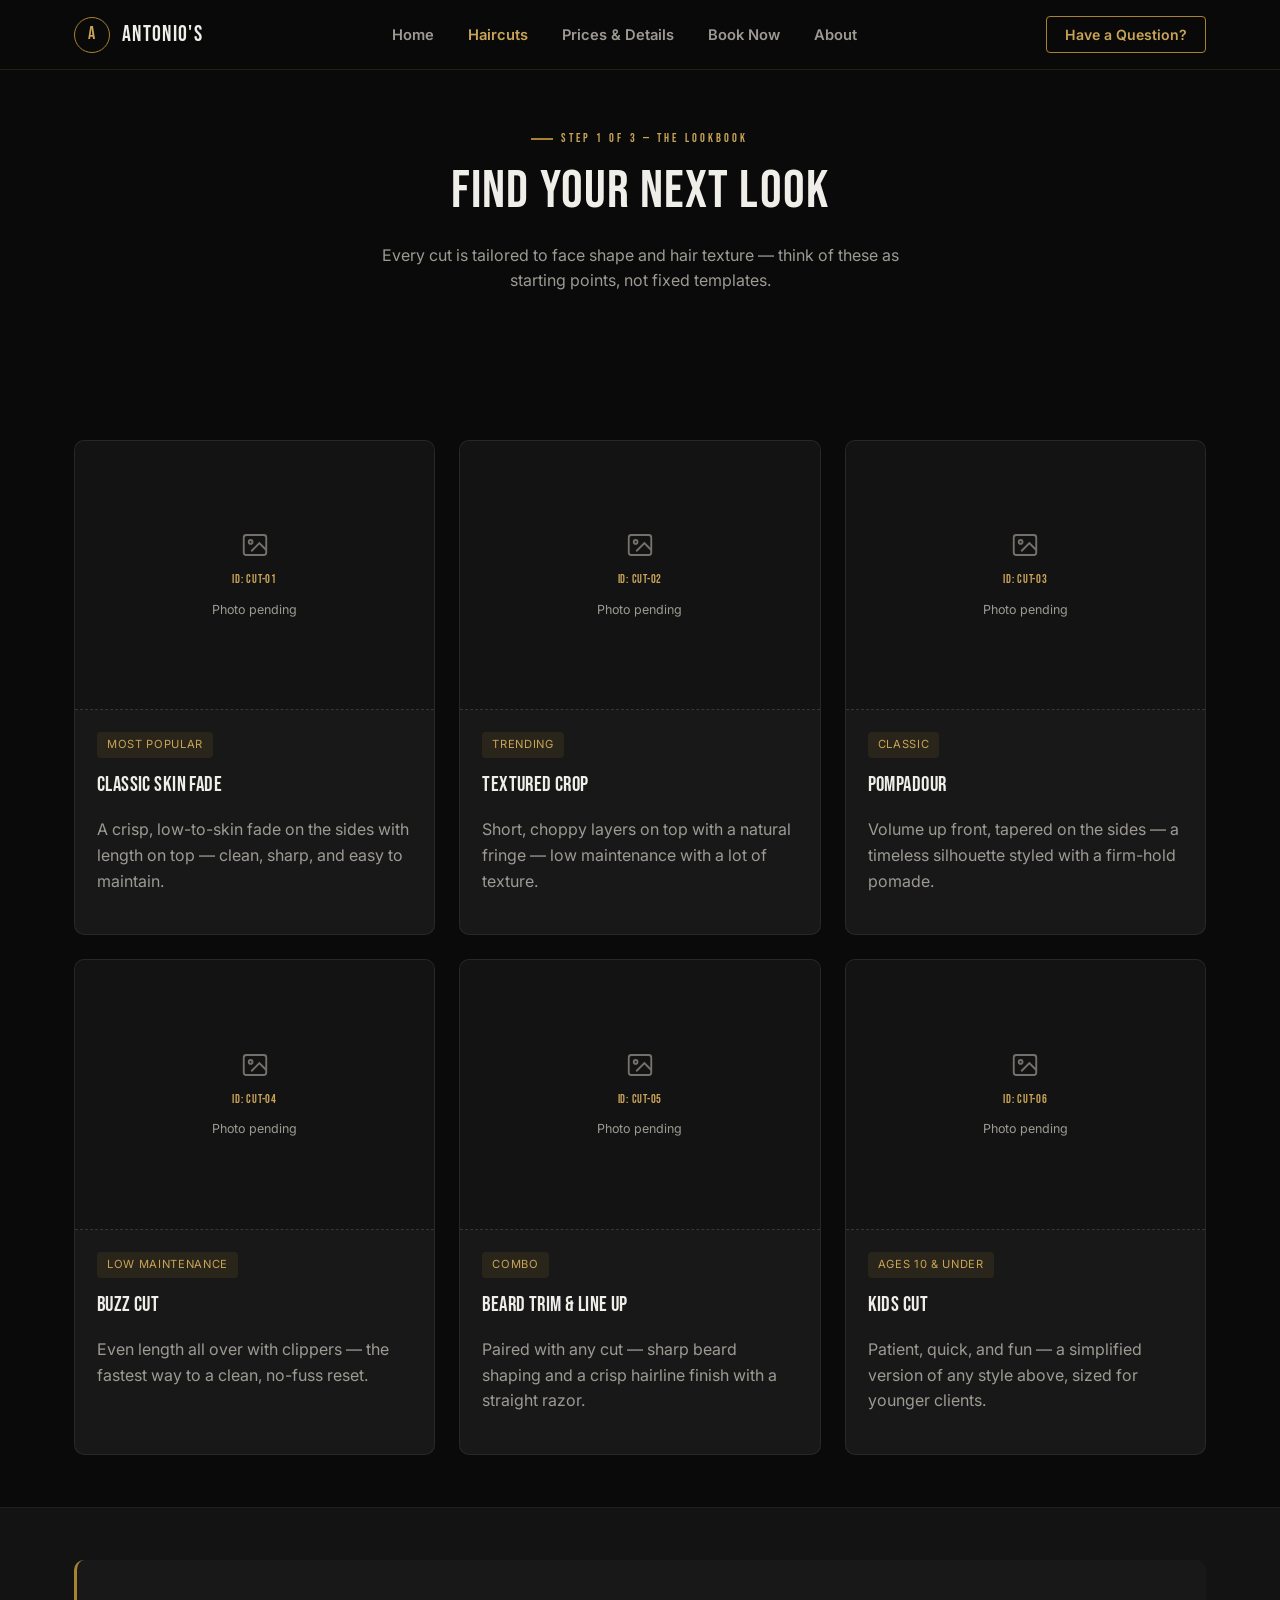
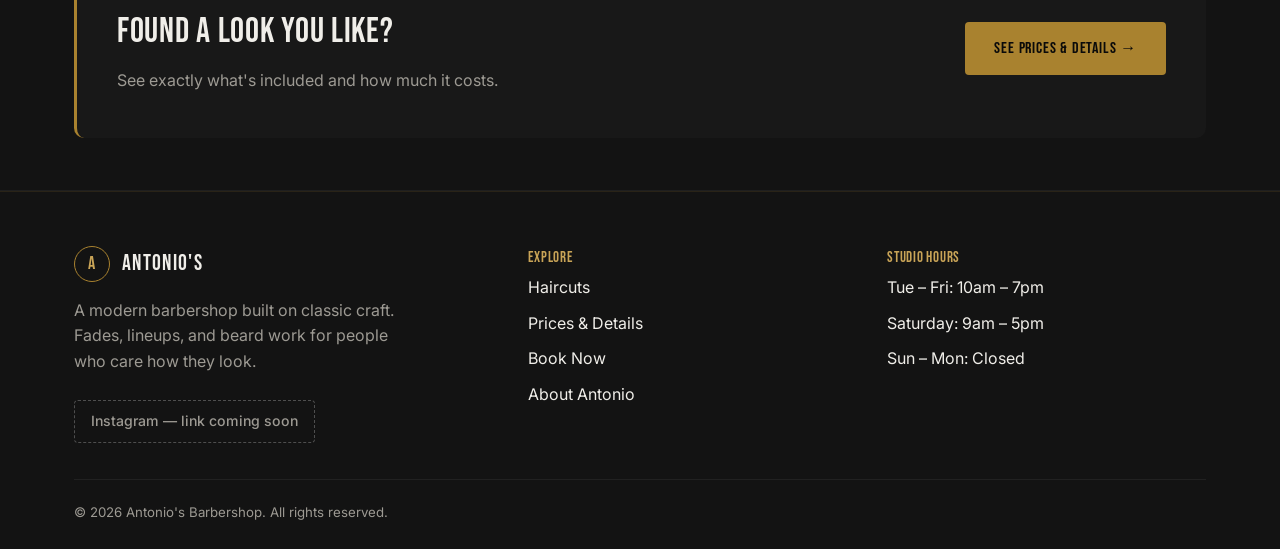
==== docs/haircuts.html @ c4e2471e "version 2" ====
<!DOCTYPE html>
<html lang="en">
<head>
<meta charset="UTF-8">
<meta name="viewport" content="width=device-width, initial-scale=1.0">
<title>Haircuts — Antonio's Barbershop</title>
<meta name="description" content="Browse the haircut styles offered at Antonio's Barbershop.">
<link rel="icon" href="data:image/svg+xml,%3Csvg xmlns='http://www.w3.org/2000/svg' viewBox='0 0 100 100'%3E%3Crect width='100' height='100' rx='20' fill='%230a0a0a'/%3E%3Ccircle cx='50' cy='50' r='28' fill='none' stroke='%23a9822f' stroke-width='6'/%3E%3C/svg%3E">
<link rel="preconnect" href="https://fonts.googleapis.com">
<link rel="preconnect" href="https://fonts.gstatic.com" crossorigin>
<link href="https://fonts.googleapis.com/css2?family=Bebas+Neue&family=Inter:wght@400;500;600;700&display=swap" rel="stylesheet">
<link rel="stylesheet" href="css/style.css">
</head>
<body>

<header class="site-header">
  <nav class="nav">
    <a href="index.html" class="brand">
      <span class="brand-mark">A</span>
      ANTONIO'S
    </a>
    <ul class="nav-links">
      <li><a href="index.html">Home</a></li>
      <li><a href="haircuts.html">Haircuts</a></li>
      <li><a href="prices.html">Prices &amp; Details</a></li>
      <li><a href="booking.html">Book Now</a></li>
      <li><a href="about.html">About</a></li>
    </ul>
    <div class="nav-actions">
      <button class="nav-question" data-open-question type="button">Have a Question?</button>
      <button class="nav-toggle" aria-label="Toggle menu">☰</button>
    </div>
  </nav>
</header>

<main>

  <section class="section-tight">
    <div class="container section-head">
      <div class="eyebrow" style="justify-content:center;">Step 1 of 3 — The Lookbook</div>
      <h1>Find your next look</h1>
      <p>Every cut is tailored to face shape and hair texture — think of
        these as starting points, not fixed templates.</p>
    </div>
  </section>

  <section class="section-tight">
    <div class="container">
      <div class="grid-3">

        <div class="card">
          <div class="img-slot" data-image-id="cut-01">
            <svg viewBox="0 0 24 24" fill="none" stroke="currentColor" stroke-width="1.5"><rect x="3" y="4" width="18" height="16" rx="2"/><circle cx="8.5" cy="9.5" r="1.5"/><path d="M21 16l-5.5-5.5L9 17"/></svg>
            <span class="slot-id">ID: cut-01</span>
            <span class="slot-label">Photo pending</span>
          </div>
          <div class="card-body">
            <span class="card-tag">Most Popular</span>
            <h3>Classic Skin Fade</h3>
            <p>A crisp, low-to-skin fade on the sides with length on top —
              clean, sharp, and easy to maintain.</p>
          </div>
        </div>

        <div class="card">
          <div class="img-slot" data-image-id="cut-02">
            <svg viewBox="0 0 24 24" fill="none" stroke="currentColor" stroke-width="1.5"><rect x="3" y="4" width="18" height="16" rx="2"/><circle cx="8.5" cy="9.5" r="1.5"/><path d="M21 16l-5.5-5.5L9 17"/></svg>
            <span class="slot-id">ID: cut-02</span>
            <span class="slot-label">Photo pending</span>
          </div>
          <div class="card-body">
            <span class="card-tag">Trending</span>
            <h3>Textured Crop</h3>
            <p>Short, choppy layers on top with a natural fringe — low
              maintenance with a lot of texture.</p>
          </div>
        </div>

        <div class="card">
          <div class="img-slot" data-image-id="cut-03">
            <svg viewBox="0 0 24 24" fill="none" stroke="currentColor" stroke-width="1.5"><rect x="3" y="4" width="18" height="16" rx="2"/><circle cx="8.5" cy="9.5" r="1.5"/><path d="M21 16l-5.5-5.5L9 17"/></svg>
            <span class="slot-id">ID: cut-03</span>
            <span class="slot-label">Photo pending</span>
          </div>
          <div class="card-body">
            <span class="card-tag">Classic</span>
            <h3>Pompadour</h3>
            <p>Volume up front, tapered on the sides — a timeless silhouette
              styled with a firm-hold pomade.</p>
          </div>
        </div>

        <div class="card">
          <div class="img-slot" data-image-id="cut-04">
            <svg viewBox="0 0 24 24" fill="none" stroke="currentColor" stroke-width="1.5"><rect x="3" y="4" width="18" height="16" rx="2"/><circle cx="8.5" cy="9.5" r="1.5"/><path d="M21 16l-5.5-5.5L9 17"/></svg>
            <span class="slot-id">ID: cut-04</span>
            <span class="slot-label">Photo pending</span>
          </div>
          <div class="card-body">
            <span class="card-tag">Low Maintenance</span>
            <h3>Buzz Cut</h3>
            <p>Even length all over with clippers — the fastest way to a
              clean, no-fuss reset.</p>
          </div>
        </div>

        <div class="card">
          <div class="img-slot" data-image-id="cut-05">
            <svg viewBox="0 0 24 24" fill="none" stroke="currentColor" stroke-width="1.5"><rect x="3" y="4" width="18" height="16" rx="2"/><circle cx="8.5" cy="9.5" r="1.5"/><path d="M21 16l-5.5-5.5L9 17"/></svg>
            <span class="slot-id">ID: cut-05</span>
            <span class="slot-label">Photo pending</span>
          </div>
          <div class="card-body">
            <span class="card-tag">Combo</span>
            <h3>Beard Trim &amp; Line Up</h3>
            <p>Paired with any cut — sharp beard shaping and a crisp
              hairline finish with a straight razor.</p>
          </div>
        </div>

        <div class="card">
          <div class="img-slot" data-image-id="cut-06">
            <svg viewBox="0 0 24 24" fill="none" stroke="currentColor" stroke-width="1.5"><rect x="3" y="4" width="18" height="16" rx="2"/><circle cx="8.5" cy="9.5" r="1.5"/><path d="M21 16l-5.5-5.5L9 17"/></svg>
            <span class="slot-id">ID: cut-06</span>
            <span class="slot-label">Photo pending</span>
          </div>
          <div class="card-body">
            <span class="card-tag">Ages 10 &amp; Under</span>
            <h3>Kids Cut</h3>
            <p>Patient, quick, and fun — a simplified version of any style
              above, sized for younger clients.</p>
          </div>
        </div>

      </div>
    </div>
  </section>

  <section class="section-tight alt-bg">
    <div class="container">
      <div class="cta-banner">
        <div>
          <h2 style="margin-bottom:8px;">Found a look you like?</h2>
          <p style="margin:0;">See exactly what's included and how much it costs.</p>
        </div>
        <a href="prices.html" class="btn btn-gold">See Prices &amp; Details →</a>
      </div>
    </div>
  </section>

</main>

<footer class="site-footer">
  <div class="container">
    <div class="footer-grid">
      <div>
        <div class="brand" style="margin-bottom:14px;">
          <span class="brand-mark">A</span>
          ANTONIO'S
        </div>
        <p>A modern barbershop built on classic craft. Fades, lineups,
          and beard work for people who care how they look.</p>
        <span class="social-link">Instagram — link coming soon</span>
      </div>
      <div>
        <h4>Explore</h4>
        <ul>
          <li><a href="haircuts.html">Haircuts</a></li>
          <li><a href="prices.html">Prices &amp; Details</a></li>
          <li><a href="booking.html">Book Now</a></li>
          <li><a href="about.html">About Antonio</a></li>
        </ul>
      </div>
      <div>
        <h4>Studio Hours</h4>
        <ul>
          <li>Tue – Fri: 10am – 7pm</li>
          <li>Saturday: 9am – 5pm</li>
          <li>Sun – Mon: Closed</li>
        </ul>
      </div>
    </div>
    <div class="footer-bottom">
      <span>© 2026 Antonio's Barbershop. All rights reserved.</span>
    </div>
  </div>
</footer>

<div class="modal-overlay" id="question-modal">
  <div class="modal">
    <button class="modal-close" data-close-question aria-label="Close">✕</button>
    <div class="eyebrow" style="justify-content:center;">Have a Question?</div>
    <h3>Message Antonio directly</h3>
    <p>The quickest way to ask about a style, a price, or availability
      will be a direct message on Instagram.</p>
    <span class="pending-note">Instagram link coming soon</span>
  </div>
</div>

<script src="js/main.js"></script>
</body>
</html>
---- docs/css/style.css ----
/* =========================================================
   Antonio's Barbershop — v2 stylesheet
   Palette: black + a single deep-gold accent. Kept deliberately
   plain — flat fills, no gradients, minimal motion.
   ========================================================= */

:root {
  --black: #0a0a0a;
  --black-soft: #131313;
  --black-card: #181818;
  --gold: #a9822f;
  --gold-soft: #c9a457;
  --white: #f0eee9;
  --grey: #9d9a93;

  --font-display: "Bebas Neue", "Oswald", sans-serif;
  --font-body: "Inter", "Segoe UI", sans-serif;

  --container: 1180px;
  --radius: 10px;
  --shadow: 0 12px 28px rgba(0, 0, 0, 0.35);
}

* { box-sizing: border-box; }

html { scroll-behavior: smooth; }

body {
  margin: 0;
  background: var(--black);
  color: var(--white);
  font-family: var(--font-body);
  line-height: 1.6;
  -webkit-font-smoothing: antialiased;
}

img { max-width: 100%; display: block; }

a { color: inherit; text-decoration: none; }

.container {
  max-width: var(--container);
  margin: 0 auto;
  padding: 0 24px;
}

h1, h2, h3, h4 {
  font-family: var(--font-display);
  letter-spacing: 0.02em;
  font-weight: 400;
  margin: 0 0 0.4em;
}

h1 { font-size: clamp(2.2rem, 5vw, 3.4rem); line-height: 1.1; }
h2 { font-size: clamp(1.7rem, 3vw, 2.2rem); }
h3 { font-size: 1.3rem; }

p { color: var(--grey); }

.eyebrow {
  display: inline-flex;
  align-items: center;
  gap: 8px;
  font-family: var(--font-display);
  letter-spacing: 0.25em;
  text-transform: uppercase;
  font-size: 0.78rem;
  color: var(--gold-soft);
  margin-bottom: 12px;
}

.eyebrow::before {
  content: "";
  width: 22px;
  height: 2px;
  background: var(--gold);
  display: inline-block;
}

/* ---------- Buttons ---------- */
.btn {
  display: inline-flex;
  align-items: center;
  gap: 8px;
  font-family: var(--font-display);
  letter-spacing: 0.05em;
  font-size: 1rem;
  padding: 13px 28px;
  border-radius: 4px;
  border: 1px solid transparent;
  cursor: pointer;
  transition: background 0.15s ease, color 0.15s ease, border-color 0.15s ease;
}

.btn-primary {
  background: var(--black-card);
  border-color: var(--gold);
  color: var(--gold-soft);
}
.btn-primary:hover { background: var(--gold); color: var(--black); }

.btn-gold {
  background: var(--gold);
  color: var(--black);
}
.btn-gold:hover { background: var(--gold-soft); }

.btn-outline {
  background: transparent;
  border-color: rgba(240, 238, 233, 0.3);
  color: var(--white);
}
.btn-outline:hover { border-color: var(--gold); color: var(--gold-soft); }

.btn-block { width: 100%; justify-content: center; }

.btn[disabled],
.btn.is-pending {
  opacity: 0.55;
  cursor: not-allowed;
}
.btn[disabled]:hover,
.btn.is-pending:hover { background: inherit; color: inherit; }

/* ---------- Header / Nav ---------- */
.site-header {
  position: sticky;
  top: 0;
  z-index: 100;
  background: rgba(10, 10, 10, 0.92);
  border-bottom: 1px solid rgba(169, 130, 47, 0.2);
}

.nav {
  display: flex;
  align-items: center;
  justify-content: space-between;
  padding: 16px 24px;
  max-width: var(--container);
  margin: 0 auto;
  position: relative;
}

.brand {
  display: flex;
  align-items: center;
  gap: 12px;
  font-family: var(--font-display);
  font-size: 1.4rem;
  letter-spacing: 0.06em;
}

.brand-mark {
  width: 36px;
  height: 36px;
  border-radius: 50%;
  border: 1px solid var(--gold);
  display: flex;
  align-items: center;
  justify-content: center;
  flex-shrink: 0;
  font-family: var(--font-display);
  color: var(--gold-soft);
  font-size: 1.1rem;
}

.nav-links {
  display: flex;
  align-items: center;
  gap: 6px;
  list-style: none;
  margin: 0;
  padding: 0;
}

.nav-links a {
  padding: 9px 14px;
  font-size: 0.92rem;
  font-weight: 600;
  border-radius: 4px;
  color: var(--grey);
  transition: color 0.15s ease, background 0.15s ease;
}

.nav-links a:hover { color: var(--white); }

.nav-links a.active { color: var(--gold-soft); }

.nav-actions { display: flex; align-items: center; gap: 12px; }

.nav-question {
  display: inline-flex;
  align-items: center;
  padding: 9px 18px;
  border-radius: 4px;
  border: 1px solid var(--gold);
  background: transparent;
  color: var(--gold-soft);
  font-weight: 600;
  font-size: 0.88rem;
  font-family: var(--font-body);
  white-space: nowrap;
  cursor: pointer;
  transition: background 0.15s ease, color 0.15s ease;
}
.nav-question:hover { background: var(--gold); color: var(--black); }

.nav-toggle {
  display: none;
  background: none;
  border: 1px solid rgba(240,238,233,0.25);
  border-radius: 4px;
  width: 40px;
  height: 40px;
  color: var(--white);
  font-size: 1.2rem;
  cursor: pointer;
}

/* ---------- Sections ---------- */
section { padding: 76px 0; }

.section-tight { padding: 52px 0; }

.section-head {
  text-align: center;
  max-width: 620px;
  margin: 0 auto 42px;
}

.alt-bg {
  background: var(--black-soft);
  border-top: 1px solid rgba(255,255,255,0.05);
  border-bottom: 1px solid rgba(255,255,255,0.05);
}

/* ---------- Hero ---------- */
.hero {
  padding: 90px 0 70px;
  border-bottom: 1px solid rgba(169, 130, 47, 0.15);
}

.hero-content { max-width: 640px; }

.hero-actions { display: flex; gap: 14px; flex-wrap: wrap; margin-top: 30px; }

/* ---------- Cycle / step cards ---------- */
.cycle {
  display: grid;
  grid-template-columns: repeat(3, 1fr);
  gap: 24px;
  align-items: stretch;
}

.cycle-step {
  background: var(--black-card);
  border: 1px solid rgba(255,255,255,0.07);
  border-radius: var(--radius);
  padding: 30px 26px;
  position: relative;
  display: flex;
  flex-direction: column;
  transition: border-color 0.15s ease;
}
.cycle-step:hover { border-color: rgba(169, 130, 47, 0.4); }

.cycle-step .num {
  font-family: var(--font-display);
  font-size: 2.6rem;
  color: rgba(169, 130, 47, 0.45);
  margin-bottom: 4px;
}

.cycle-step p { flex-grow: 1; }

.cycle-arrow {
  display: none;
  align-items: center;
  justify-content: center;
  color: var(--gold);
  font-size: 1.4rem;
}

@media (min-width: 800px) {
  .cycle { grid-template-columns: 1fr auto 1fr auto 1fr; }
  .cycle-arrow { display: flex; }
}

/* ---------- Cards / grids ---------- */
.grid-3 { display: grid; grid-template-columns: repeat(3, 1fr); gap: 24px; }
.grid-2 { display: grid; grid-template-columns: repeat(2, 1fr); gap: 24px; }

.card {
  background: var(--black-card);
  border: 1px solid rgba(255,255,255,0.07);
  border-radius: var(--radius);
  overflow: hidden;
  transition: border-color 0.15s ease;
}

.card:hover { border-color: rgba(169, 130, 47, 0.4); }

/* Image placeholders — real photography drops in here later.
   Each slot has a stable ID so specific files can be mapped to it. */
.img-slot {
  aspect-ratio: 4/3;
  display: flex;
  flex-direction: column;
  align-items: center;
  justify-content: center;
  gap: 10px;
  border-bottom: 1px dashed rgba(255,255,255,0.15);
  background: var(--black-soft);
  color: var(--grey);
}

.img-slot svg { width: 30px; height: 30px; opacity: 0.7; }

.img-slot .slot-id {
  font-family: var(--font-display);
  letter-spacing: 0.06em;
  font-size: 0.78rem;
  color: var(--gold-soft);
  text-transform: uppercase;
}

.img-slot .slot-label { font-size: 0.78rem; }

.card-body { padding: 20px 22px 24px; }
.card-body h3 { margin-bottom: 6px; }
.card-tag {
  display: inline-block;
  font-size: 0.7rem;
  letter-spacing: 0.06em;
  text-transform: uppercase;
  color: var(--gold-soft);
  background: rgba(169, 130, 47, 0.12);
  padding: 4px 10px;
  border-radius: 4px;
  margin-bottom: 10px;
}

/* ---------- Pricing ---------- */
.price-table {
  width: 100%;
  border-collapse: collapse;
  background: var(--black-card);
  border-radius: var(--radius);
  overflow: hidden;
}
.price-table th, .price-table td {
  padding: 16px 22px;
  text-align: left;
  border-bottom: 1px solid rgba(255,255,255,0.06);
}
.price-table th {
  font-family: var(--font-display);
  letter-spacing: 0.05em;
  color: var(--gold-soft);
  background: rgba(169, 130, 47, 0.06);
  font-weight: 400;
}
.price-table tr:last-child td { border-bottom: none; }
.price-table td.price {
  font-family: var(--font-display);
  font-size: 1.2rem;
  color: var(--white);
  white-space: nowrap;
}

.addon-list { list-style: none; padding: 0; margin: 0; display: grid; gap: 10px; }
.addon-list li {
  display: flex;
  justify-content: space-between;
  padding: 13px 18px;
  background: var(--black-card);
  border: 1px solid rgba(255,255,255,0.07);
  border-radius: var(--radius);
}
.addon-list li span:last-child { color: var(--gold-soft); font-family: var(--font-display); }

.price-note-wide {
  display: flex;
  gap: 16px;
  align-items: flex-start;
  background: var(--black-card);
  border-left: 3px solid var(--gold);
  border-radius: var(--radius);
  padding: 26px 30px;
  margin-top: 34px;
}
.price-note-wide h4 {
  margin: 0 0 6px;
  color: var(--gold-soft);
  font-family: var(--font-display);
  letter-spacing: 0.04em;
  font-size: 1.1rem;
}
.price-note-wide p { margin: 0; max-width: 760px; }

/* ---------- Booking / calendar ---------- */
.booking-shell {
  display: grid;
  grid-template-columns: 1.3fr 1fr;
  gap: 30px;
  align-items: start;
}

.calendar {
  background: var(--black-card);
  border: 1px solid rgba(255,255,255,0.08);
  border-radius: var(--radius);
  padding: 24px;
}

.calendar-head {
  display: flex;
  align-items: center;
  justify-content: space-between;
  margin-bottom: 18px;
}

.calendar-head button {
  background: transparent;
  border: 1px solid rgba(255,255,255,0.1);
  color: var(--white);
  width: 34px;
  height: 34px;
  border-radius: 4px;
  cursor: pointer;
  font-size: 1rem;
}
.calendar-head button:hover { border-color: var(--gold); color: var(--gold-soft); }

.calendar-grid {
  display: grid;
  grid-template-columns: repeat(7, 1fr);
  gap: 8px;
}

.calendar-grid .dow {
  text-align: center;
  font-size: 0.7rem;
  letter-spacing: 0.05em;
  text-transform: uppercase;
  color: var(--grey);
  padding-bottom: 6px;
}

.day-cell {
  aspect-ratio: 1;
  display: flex;
  align-items: center;
  justify-content: center;
  border-radius: 4px;
  font-size: 0.88rem;
  background: rgba(255,255,255,0.03);
  color: var(--grey);
  cursor: default;
}

.day-cell.available {
  background: rgba(169, 130, 47, 0.12);
  color: var(--white);
  cursor: pointer;
  border: 1px solid transparent;
  transition: border-color .15s ease;
}
.day-cell.available:hover { border-color: var(--gold); }
.day-cell.selected {
  background: var(--gold);
  color: var(--black);
  font-weight: 700;
}
.day-cell.empty { visibility: hidden; }

.slots {
  background: var(--black-card);
  border: 1px solid rgba(255,255,255,0.08);
  border-radius: var(--radius);
  padding: 24px;
}

.slot-grid {
  display: grid;
  grid-template-columns: repeat(3, 1fr);
  gap: 10px;
  margin: 16px 0 22px;
}

.slot {
  padding: 10px 6px;
  text-align: center;
  border-radius: 4px;
  background: rgba(255,255,255,0.04);
  border: 1px solid rgba(255,255,255,0.08);
  color: var(--grey);
  font-size: 0.88rem;
  cursor: pointer;
  transition: border-color .15s ease, color .15s ease;
}
.slot:hover { border-color: var(--gold); color: var(--white); }
.slot.selected {
  background: rgba(169, 130, 47, 0.2);
  border-color: var(--gold);
  color: var(--white);
}
.slot.taken {
  opacity: 0.35;
  text-decoration: line-through;
  cursor: not-allowed;
}

.booking-summary {
  border-top: 1px dashed rgba(255,255,255,0.15);
  padding-top: 16px;
  font-size: 0.94rem;
}
.booking-summary strong { color: var(--gold-soft); }

.gcal-note {
  display: flex;
  gap: 12px;
  align-items: flex-start;
  font-size: 0.84rem;
  color: var(--grey);
  background: rgba(255,255,255,0.03);
  border-radius: var(--radius);
  padding: 14px 16px;
  margin-top: 18px;
}

.pending-note {
  display: inline-flex;
  align-items: center;
  gap: 8px;
  font-size: 0.84rem;
  color: var(--grey);
  border: 1px dashed rgba(255,255,255,0.2);
  border-radius: 4px;
  padding: 10px 16px;
}

/* ---------- About ---------- */
.about-shell {
  display: grid;
  grid-template-columns: 0.8fr 1.2fr;
  gap: 44px;
  align-items: start;
}

.bio-placeholder {
  font-style: italic;
  color: var(--grey);
  border-left: 2px solid rgba(169, 130, 47, 0.4);
  padding-left: 18px;
}

/* ---------- CTA banner ---------- */
.cta-banner {
  background: var(--black-card);
  border-left: 3px solid var(--gold);
  border-radius: var(--radius);
  padding: 44px 40px;
  display: flex;
  align-items: center;
  justify-content: space-between;
  gap: 26px;
  flex-wrap: wrap;
}

/* ---------- Footer ---------- */
.site-footer {
  background: var(--black-soft);
  border-top: 1px solid rgba(169, 130, 47, 0.15);
  padding: 54px 0 26px;
}

.footer-grid {
  display: grid;
  grid-template-columns: 1.3fr 1fr 1fr;
  gap: 40px;
  margin-bottom: 36px;
}

.footer-grid h4 { color: var(--gold-soft); font-size: 0.92rem; letter-spacing: 0.05em; }
.footer-grid ul { list-style: none; padding: 0; margin: 0; display: grid; gap: 10px; }
.footer-grid a:hover { color: var(--gold-soft); }
.footer-grid p { max-width: 320px; }

.social-link {
  display: inline-flex;
  align-items: center;
  gap: 8px;
  padding: 9px 16px;
  border-radius: 4px;
  border: 1px dashed rgba(255,255,255,0.25);
  color: var(--grey);
  font-weight: 500;
  font-size: 0.88rem;
  margin-top: 10px;
}

.footer-bottom {
  border-top: 1px solid rgba(255,255,255,0.06);
  padding-top: 22px;
  display: flex;
  justify-content: space-between;
  flex-wrap: wrap;
  gap: 10px;
  font-size: 0.83rem;
  color: var(--grey);
}

/* ---------- Question modal ---------- */
.modal-overlay {
  position: fixed;
  inset: 0;
  background: rgba(5,5,5,0.8);
  display: none;
  align-items: center;
  justify-content: center;
  z-index: 200;
  padding: 20px;
}
.modal-overlay.open { display: flex; }

.modal {
  background: var(--black-card);
  border: 1px solid rgba(169, 130, 47, 0.3);
  border-radius: var(--radius);
  max-width: 400px;
  width: 100%;
  padding: 32px;
  text-align: center;
  position: relative;
  box-shadow: var(--shadow);
}

.modal-close {
  position: absolute;
  top: 14px;
  right: 14px;
  background: none;
  border: none;
  color: var(--grey);
  font-size: 1.3rem;
  cursor: pointer;
}
.modal-close:hover { color: var(--white); }

.modal .pending-note { margin-top: 18px; }

/* ---------- Responsive ---------- */
@media (max-width: 900px) {
  .about-shell, .booking-shell { grid-template-columns: 1fr; }
  .grid-3 { grid-template-columns: repeat(2, 1fr); }
  .footer-grid { grid-template-columns: 1fr; }
  .cycle { grid-template-columns: 1fr; }
}

@media (max-width: 720px) {
  .nav-links, .nav-actions .btn-outline { display: none; }
  .nav-toggle { display: flex; align-items: center; justify-content: center; }
  .nav.open .nav-links {
    display: flex;
    flex-direction: column;
    position: absolute;
    top: 100%;
    left: 0;
    right: 0;
    background: var(--black-soft);
    padding: 16px 24px 24px;
    border-bottom: 1px solid rgba(169,130,47,0.15);
  }
  .grid-3, .grid-2 { grid-template-columns: 1fr; }
  .cta-banner { padding: 34px 24px; }
  .slot-grid { grid-template-columns: repeat(2, 1fr); }
}
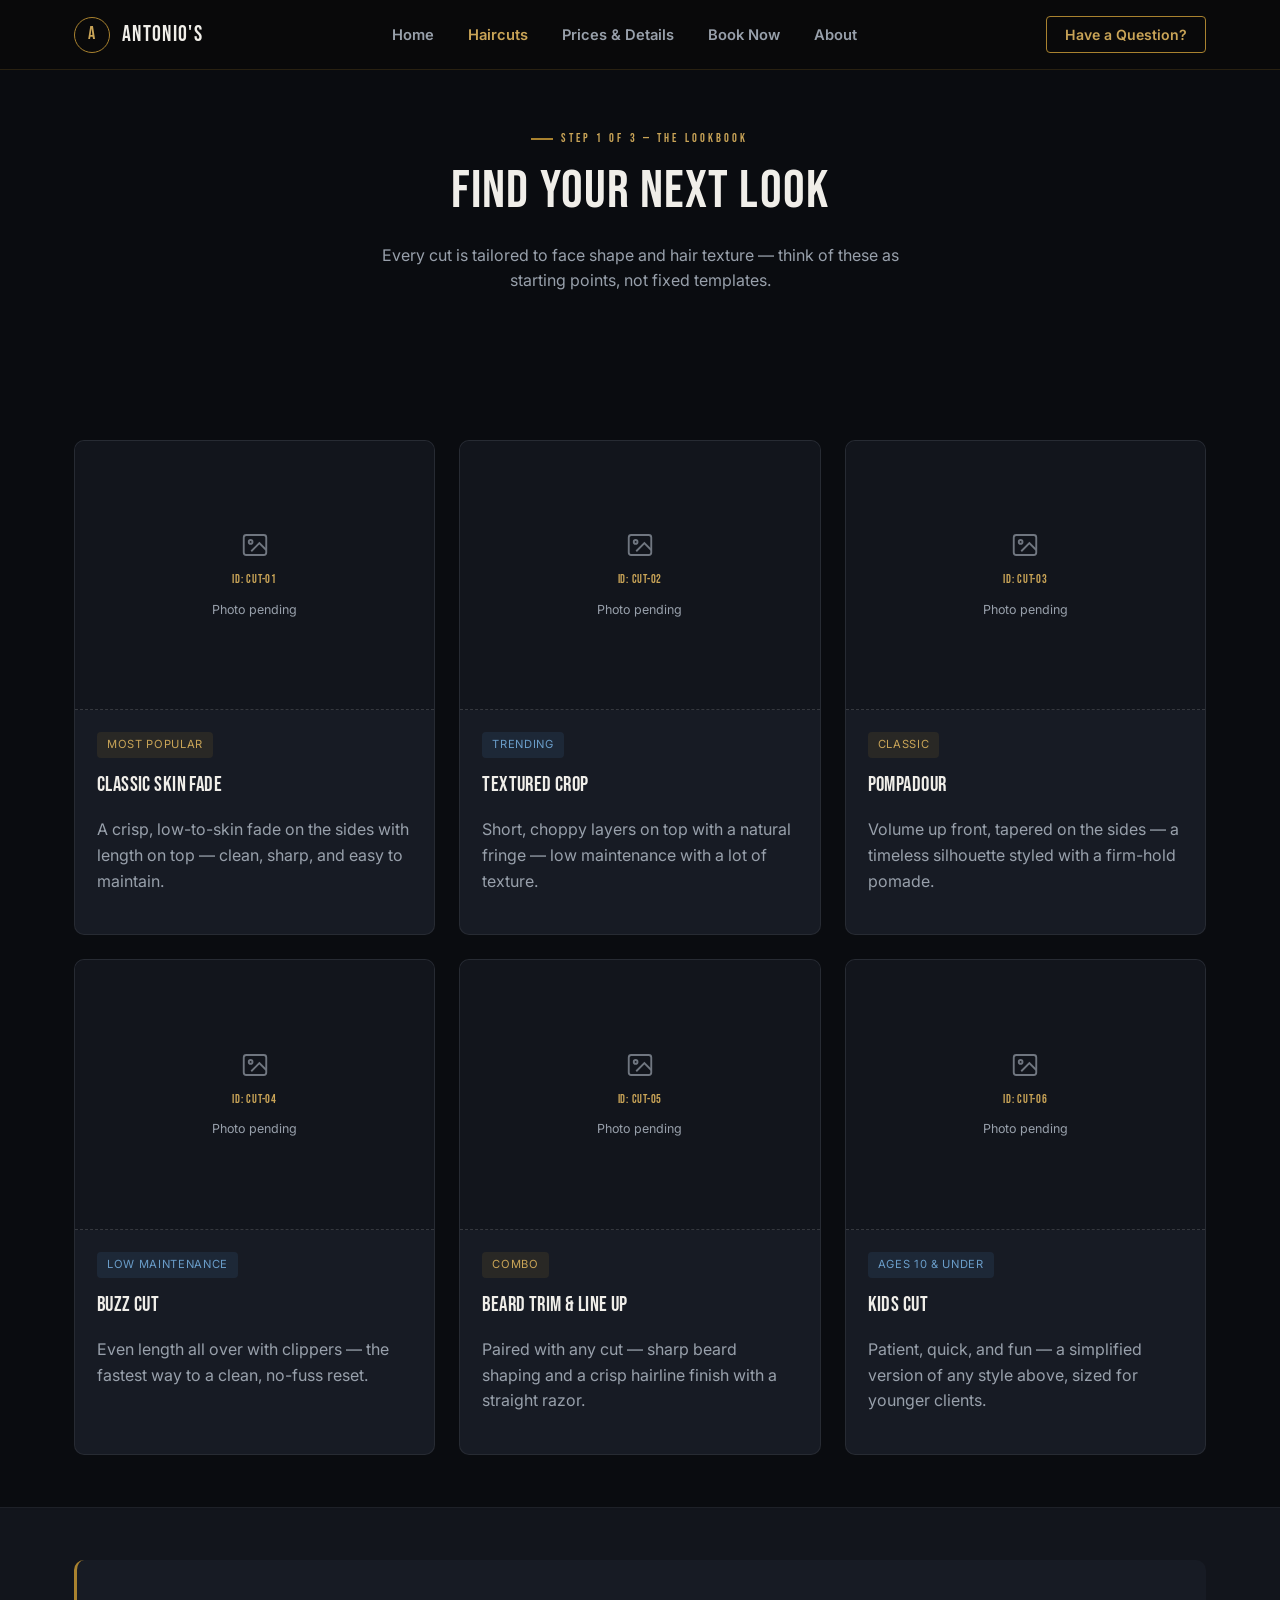
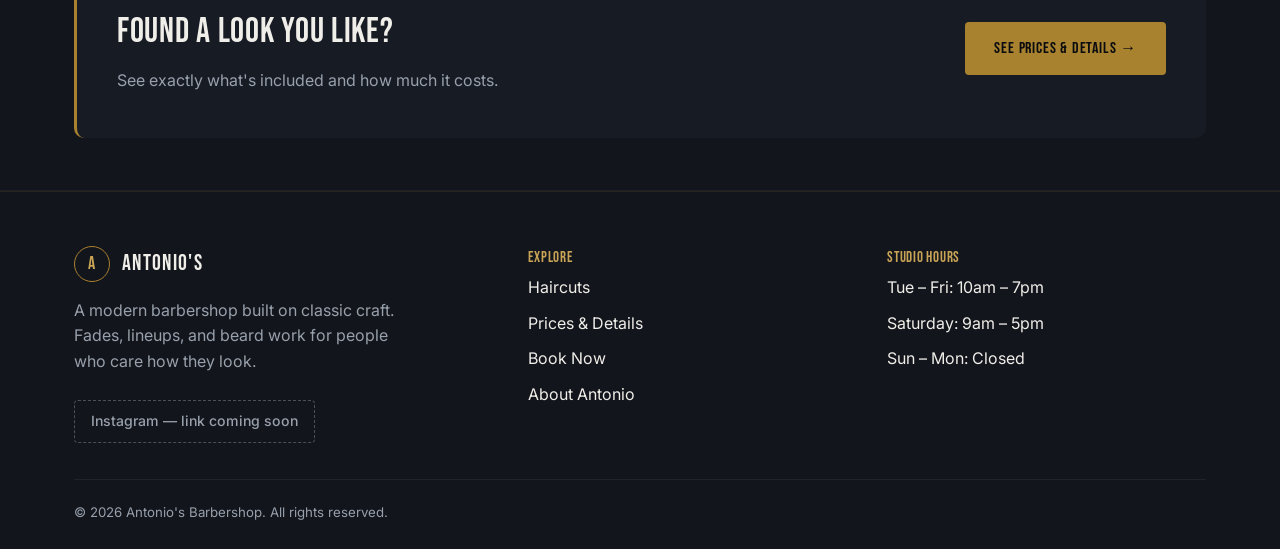
==== commit 5756f072: "V2.1, added blue to the color scheme" ====
--- a/docs/haircuts.html
+++ b/docs/haircuts.html
@@ -69,7 +69,7 @@
             <span class="slot-label">Photo pending</span>
           </div>
           <div class="card-body">
-            <span class="card-tag">Trending</span>
+            <span class="card-tag card-tag--blue">Trending</span>
             <h3>Textured Crop</h3>
             <p>Short, choppy layers on top with a natural fringe — low
               maintenance with a lot of texture.</p>
@@ -97,7 +97,7 @@
             <span class="slot-label">Photo pending</span>
           </div>
           <div class="card-body">
-            <span class="card-tag">Low Maintenance</span>
+            <span class="card-tag card-tag--blue">Low Maintenance</span>
             <h3>Buzz Cut</h3>
             <p>Even length all over with clippers — the fastest way to a
               clean, no-fuss reset.</p>
@@ -125,7 +125,7 @@
             <span class="slot-label">Photo pending</span>
           </div>
           <div class="card-body">
-            <span class="card-tag">Ages 10 &amp; Under</span>
+            <span class="card-tag card-tag--blue">Ages 10 &amp; Under</span>
             <h3>Kids Cut</h3>
             <p>Patient, quick, and fun — a simplified version of any style
               above, sized for younger clients.</p>
--- a/docs/css/style.css
+++ b/docs/css/style.css
@@ -1,17 +1,20 @@
 /* =========================================================
-   Antonio's Barbershop — v2 stylesheet
-   Palette: black + a single deep-gold accent. Kept deliberately
-   plain — flat fills, no gradients, minimal motion.
+   Antonio's Barbershop — v3 stylesheet
+   Palette: near-black (cool undertone) with two accents — deep
+   gold (brand / primary actions) and a muted blue (availability /
+   secondary pops). Still flat fills, no gradients, minimal motion.
    ========================================================= */
 
 :root {
-  --black: #0a0a0a;
-  --black-soft: #131313;
-  --black-card: #181818;
+  --black: #0a0c10;
+  --black-soft: #12151c;
+  --black-card: #171b24;
   --gold: #a9822f;
   --gold-soft: #c9a457;
+  --blue: #3d6d99;
+  --blue-soft: #6a9dc9;
   --white: #f0eee9;
-  --grey: #9d9a93;
+  --grey: #98a0ab;
 
   --font-display: "Bebas Neue", "Oswald", sans-serif;
   --font-body: "Inter", "Segoe UI", sans-serif;
@@ -182,7 +185,7 @@
   transition: color 0.15s ease, background 0.15s ease;
 }
 
-.nav-links a:hover { color: var(--white); }
+.nav-links a:hover { color: var(--blue-soft); }
 
 .nav-links a.active { color: var(--gold-soft); }
 
@@ -238,6 +241,7 @@
 .hero {
   padding: 90px 0 70px;
   border-bottom: 1px solid rgba(169, 130, 47, 0.15);
+  background: radial-gradient(ellipse 900px 500px at 15% 0%, rgba(61, 109, 153, 0.16), transparent 60%);
 }
 
 .hero-content { max-width: 640px; }
@@ -267,8 +271,13 @@
 .cycle-step .num {
   font-family: var(--font-display);
   font-size: 2.6rem;
-  color: rgba(169, 130, 47, 0.45);
+  color: rgba(169, 130, 47, 0.5);
   margin-bottom: 4px;
+}
+
+.cycle-step:nth-of-type(1) .num,
+.cycle-step:nth-of-type(3) .num {
+  color: rgba(61, 109, 153, 0.65);
 }
 
 .cycle-step p { flex-grow: 1; }
@@ -340,6 +349,11 @@
   margin-bottom: 10px;
 }
 
+.card-tag--blue {
+  color: var(--blue-soft);
+  background: rgba(61, 109, 153, 0.16);
+}
+
 /* ---------- Pricing ---------- */
 .price-table {
   width: 100%;
@@ -378,6 +392,7 @@
   border-radius: var(--radius);
 }
 .addon-list li span:last-child { color: var(--gold-soft); font-family: var(--font-display); }
+.addon-list li span.check { color: var(--blue-soft); font-family: var(--font-body); font-weight: 600; }
 
 .price-note-wide {
   display: flex;
@@ -460,13 +475,13 @@
 }
 
 .day-cell.available {
-  background: rgba(169, 130, 47, 0.12);
+  background: rgba(61, 109, 153, 0.18);
   color: var(--white);
   cursor: pointer;
   border: 1px solid transparent;
   transition: border-color .15s ease;
 }
-.day-cell.available:hover { border-color: var(--gold); }
+.day-cell.available:hover { border-color: var(--blue-soft); }
 .day-cell.selected {
   background: var(--gold);
   color: var(--black);
@@ -499,7 +514,7 @@
   cursor: pointer;
   transition: border-color .15s ease, color .15s ease;
 }
-.slot:hover { border-color: var(--gold); color: var(--white); }
+.slot:hover { border-color: var(--blue-soft); color: var(--white); }
 .slot.selected {
   background: rgba(169, 130, 47, 0.2);
   border-color: var(--gold);
@@ -524,7 +539,8 @@
   align-items: flex-start;
   font-size: 0.84rem;
   color: var(--grey);
-  background: rgba(255,255,255,0.03);
+  background: rgba(61, 109, 153, 0.08);
+  border-left: 2px solid var(--blue);
   border-radius: var(--radius);
   padding: 14px 16px;
   margin-top: 18px;
